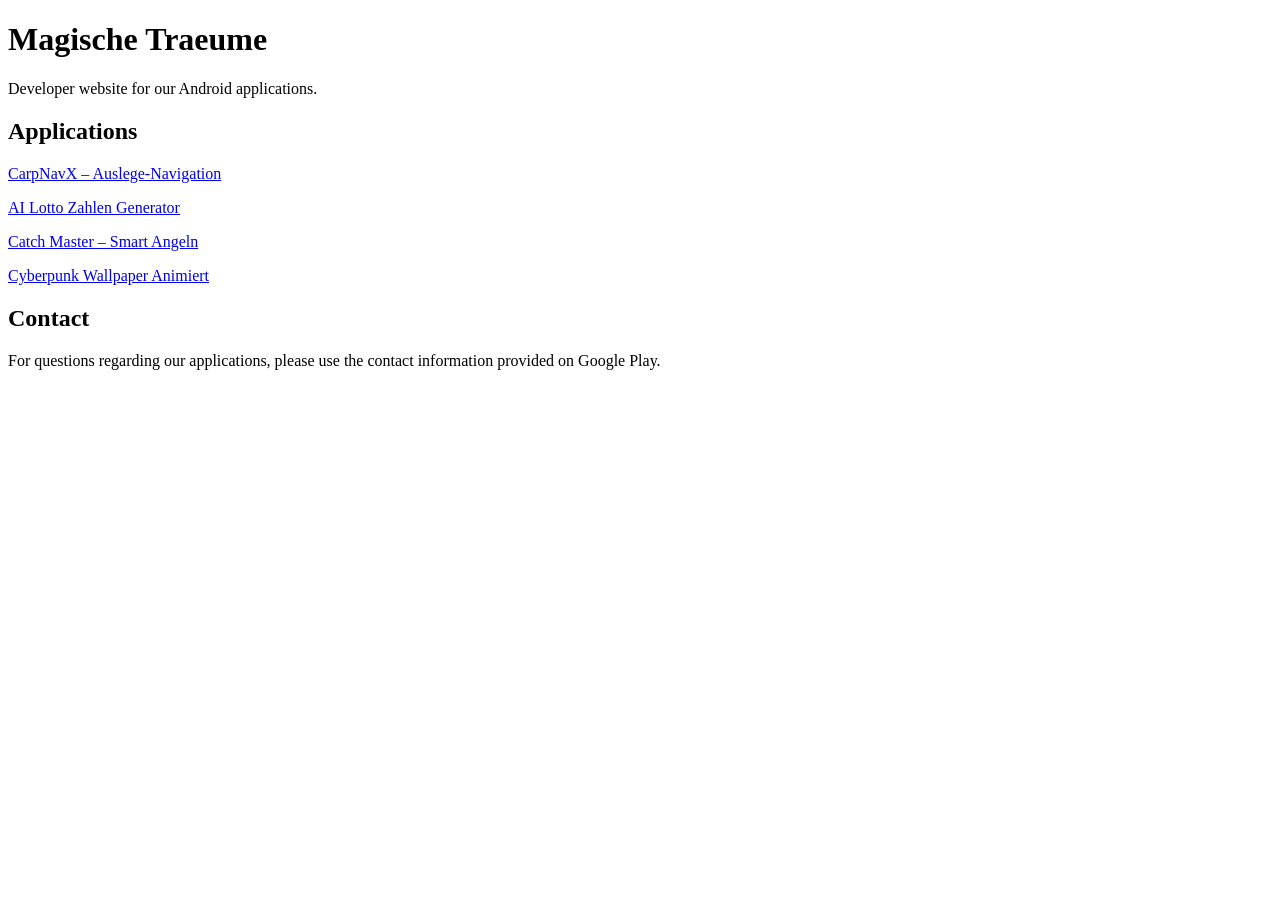
==== index.html @ d779c430 "Create index.html" ====
<!DOCTYPE html>
<html lang="en">
<head>
    <meta charset="UTF-8">
    <meta name="viewport" content="width=device-width, initial-scale=1.0">
    <title>Magische Traeume - Developer Website</title>
</head>
<body>
    <h1>Magische Traeume</h1>

    <p>Developer website for our Android applications.</p>

   
  
  
<h2>Applications</h2>

<p>
    <a href="https://play.google.com/store/apps/details?id=com.imre.carpnavx">
        CarpNavX – Auslege-Navigation
    </a>
</p>

<p>
    <a href="https://play.google.com/store/apps/details?id=com.imre.lottorandomgenerator">
        AI Lotto Zahlen Generator
    </a>
</p>

<p>
    <a href="https://play.google.com/store/apps/details?id=com.imre.catchmastertracker">
        Catch Master – Smart Angeln
    </a>
</p>

<p>
    <a href="https://play.google.com/store/apps/details?id=com.imre.cryptowallpapers">
        Cyberpunk Wallpaper Animiert
    </a>
</p>

    <h2>Contact</h2>

    <p>For questions regarding our applications, please use the contact information provided on Google Play.</p>
</body>
</html>
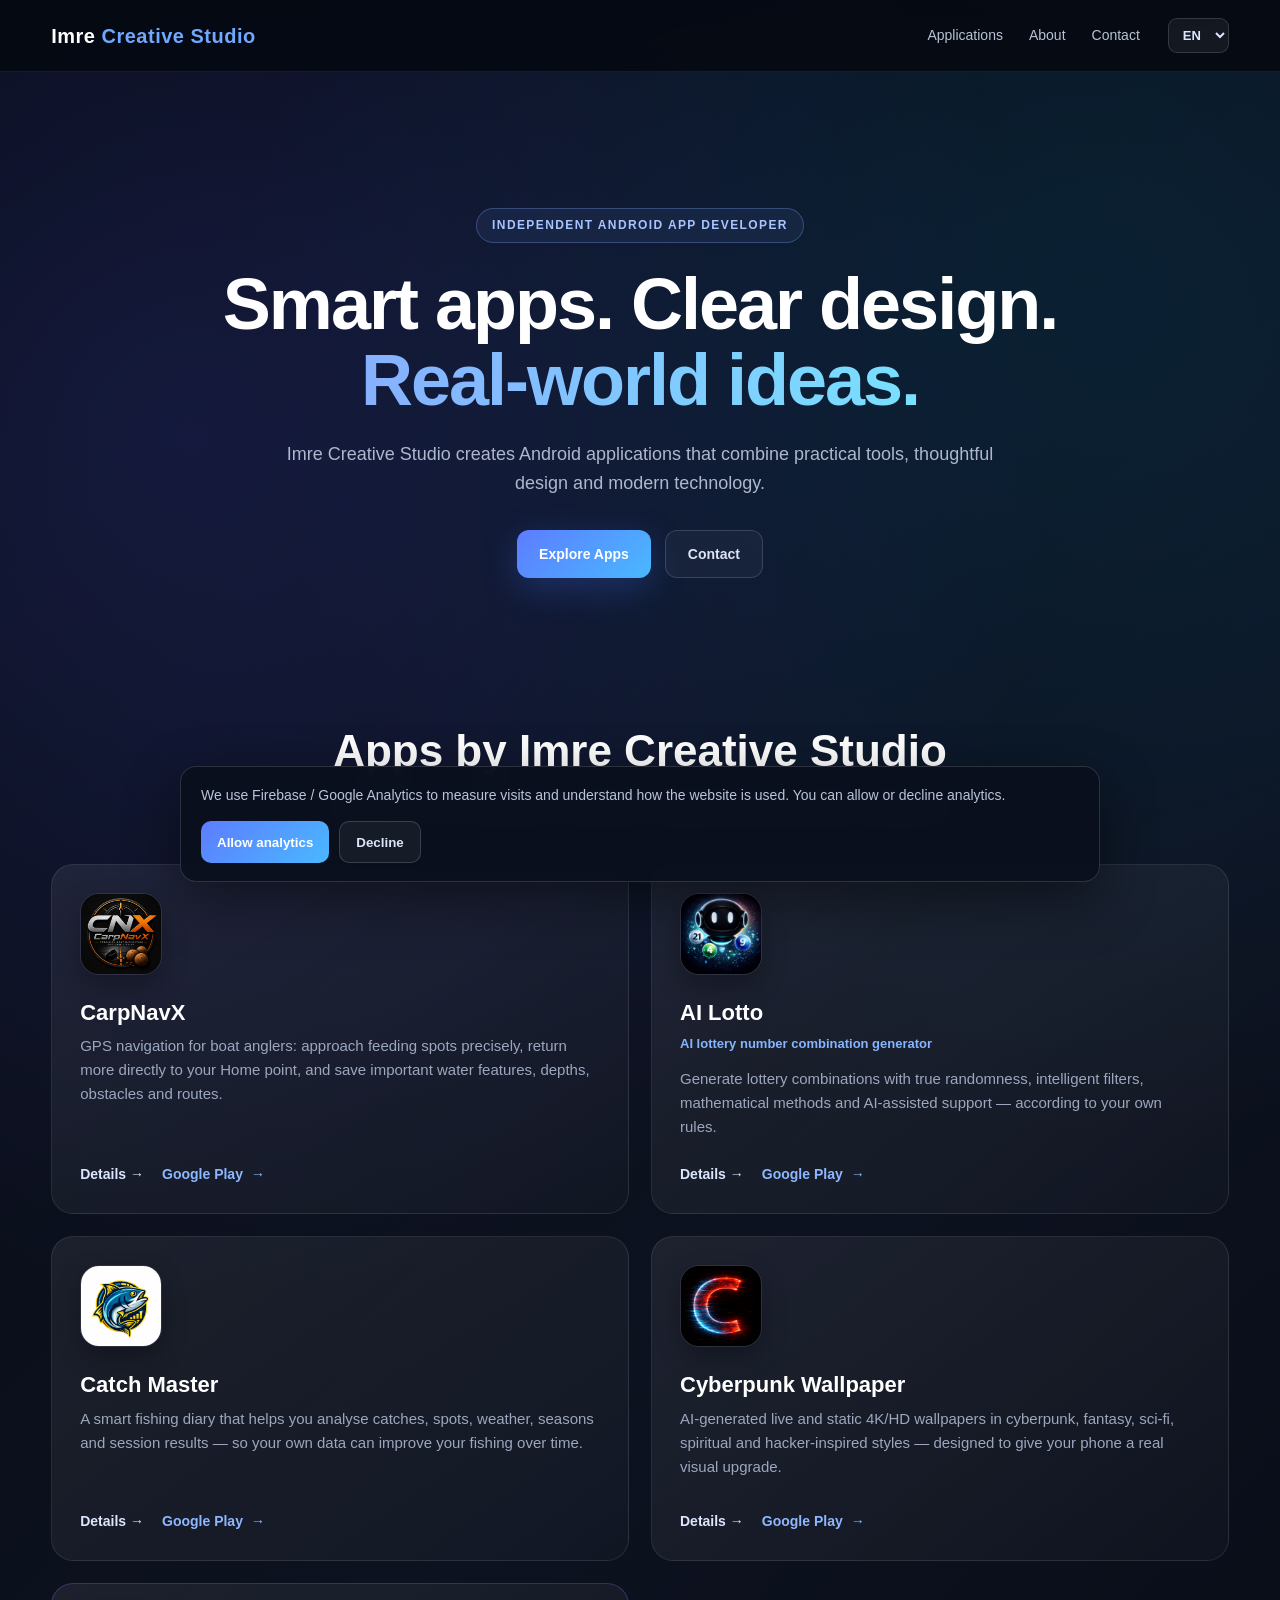
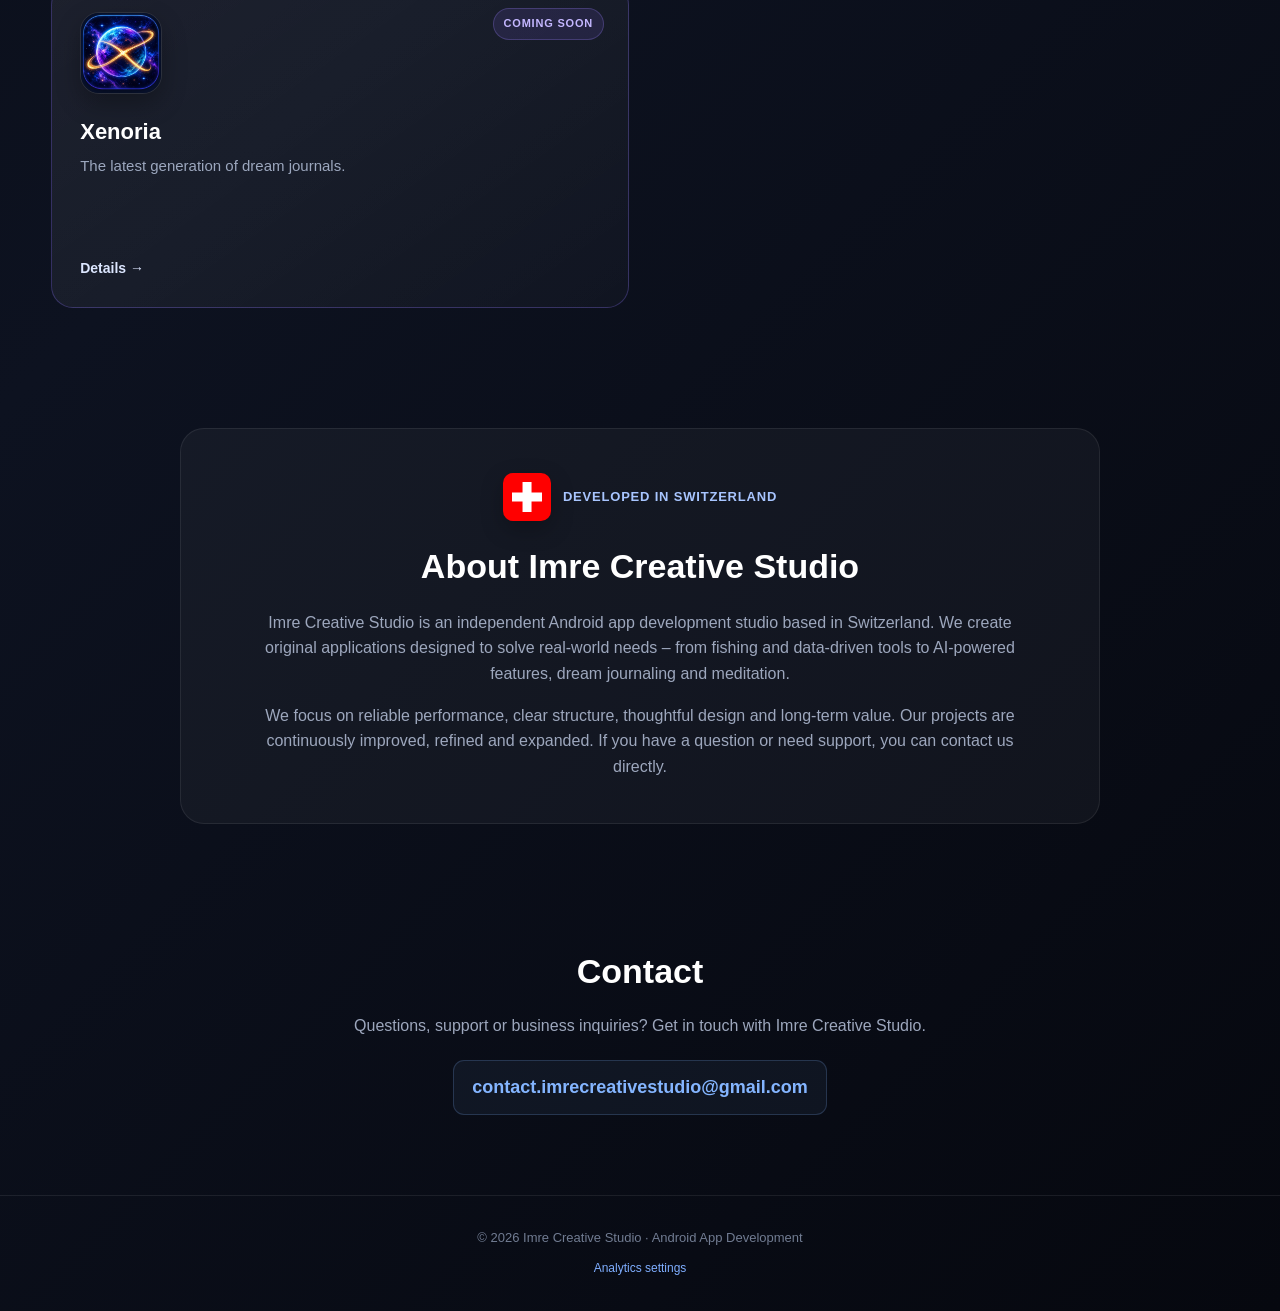
==== commit 28cdf12c: "Update Imre Creative Studio website" ====
--- a/index.html
+++ b/index.html
@@ -1,46 +1,227 @@
 <!DOCTYPE html>
 <html lang="en">
 <head>
-    <meta charset="UTF-8">
-    <meta name="viewport" content="width=device-width, initial-scale=1.0">
-    <title>Magische Traeume - Developer Website</title>
+  <meta charset="UTF-8">
+  <meta name="viewport" content="width=device-width, initial-scale=1.0">
+  <title>Imre Creative Studio | Android App Development</title>
+  <meta name="description" content="Imre Creative Studio creates original Android applications combining useful tools, thoughtful design and modern technology.">
+  <link rel="stylesheet" href="assets/site.css">
 </head>
 <body>
-    <h1>Magische Traeume</h1>
-
-    <p>Developer website for our Android applications.</p>
-
-   
-  
-  
-<h2>Applications</h2>
-
-<p>
-    <a href="https://play.google.com/store/apps/details?id=com.imre.carpnavx">
-        CarpNavX – Auslege-Navigation
-    </a>
-</p>
-
-<p>
-    <a href="https://play.google.com/store/apps/details?id=com.imre.lottorandomgenerator">
-        AI Lotto Zahlen Generator
-    </a>
-</p>
-
-<p>
-    <a href="https://play.google.com/store/apps/details?id=com.imre.catchmastertracker">
-        Catch Master – Smart Angeln
-    </a>
-</p>
-
-<p>
-    <a href="https://play.google.com/store/apps/details?id=com.imre.cryptowallpapers">
-        Cyberpunk Wallpaper Animiert
-    </a>
-</p>
-
-    <h2>Contact</h2>
-
-    <p>For questions regarding our applications, please use the contact information provided on Google Play.</p>
+<header>
+  <div class="container">
+    <nav>
+      <a class="brand" href="index.html">Imre <span class="blue">Creative Studio</span></a>
+      <div class="nav-right">
+        <div class="nav-links">
+          <a href="#apps" data-i18n="navApps">Applications</a>
+          <a href="#about" data-i18n="navAbout">About</a>
+          <a href="#contact" data-i18n="navContact">Contact</a>
+        </div>
+        <select id="languageSelect" class="language-select" aria-label="Language">
+          <option value="en">EN</option><option value="hu">HU</option><option value="de">DE</option><option value="fr">FR</option>
+        </select>
+      </div>
+    </nav>
+  </div>
+</header>
+
+<main>
+  <section class="hero">
+    <div class="container">
+      <div class="hero-content">
+        <div class="eyebrow" data-i18n="eyebrow">Independent Android App Developer</div>
+        <h1><span data-i18n="heroTitle1">Smart apps. Clear design.</span><br><span class="accent" data-i18n="heroTitle2">Real-world ideas.</span></h1>
+        <p class="hero-description" data-i18n="heroDescription">Imre Creative Studio creates Android applications that combine practical tools, thoughtful design and modern technology.</p>
+        <div class="hero-buttons">
+          <a class="button button-primary" href="#apps" data-i18n="exploreApps">Explore Apps</a>
+          <a class="button button-secondary" href="#contact" data-i18n="contactButton">Contact</a>
+        </div>
+      </div>
+    </div>
+  </section>
+
+  <section id="apps">
+    <div class="container">
+      <div class="section-heading">
+        <h2 data-i18n="appsTitle">Apps by Imre Creative Studio</h2>
+        <p data-i18n="appsIntro">Explore our Android applications available on Google Play and see what's coming next.</p>
+      </div>
+
+      <div class="apps-grid">
+        <article class="app-card" data-page="apps/carpnavx.html" tabindex="0" role="link" aria-label="CarpNavX details">
+          <img class="app-logo" src="images/carpnavx.png" alt="CarpNavX">
+          <h3>CarpNavX</h3>
+          <p data-i18n="carpDescription">GPS navigation for boat anglers: approach feeding spots precisely, return more directly to your Home point, and save important water features, depths, obstacles and routes.</p>
+          <div class="card-actions">
+            <span class="details-link" data-i18n="details">Details →</span>
+            <a class="app-link" href="https://play.google.com/store/apps/details?id=com.imre.carpnavx" target="_blank" rel="noopener noreferrer"><span data-i18n="googlePlay">Google Play</span> →</a>
+          </div>
+        </article>
+
+        <article class="app-card" data-page="apps/ai-lotto.html" tabindex="0" role="link" aria-label="AI Lotto details">
+          <img class="app-logo" src="images/ai-lotto.png" alt="AI Lotto">
+          <h3>AI Lotto</h3>
+          <p class="app-subtitle" data-i18n="lottoSubtitle">AI lottery number combination generator</p>
+          <p data-i18n="lottoDescription">Generate lottery combinations with true randomness, intelligent filters, mathematical methods and AI-assisted support — according to your own rules.</p>
+          <div class="card-actions">
+            <span class="details-link" data-i18n="details">Details →</span>
+            <a class="app-link" href="https://play.google.com/store/apps/details?id=com.imre.lottorandomgenerator" target="_blank" rel="noopener noreferrer"><span data-i18n="googlePlay">Google Play</span> →</a>
+          </div>
+        </article>
+
+        <article class="app-card" data-page="apps/catch-master.html" tabindex="0" role="link" aria-label="Catch Master details">
+          <img class="app-logo" src="images/catch-master.png" alt="Catch Master">
+          <h3>Catch Master</h3>
+          <p data-i18n="catchDescription">A smart fishing diary that helps you analyse catches, spots, weather, seasons and session results — so your own data can improve your fishing over time.</p>
+          <div class="card-actions">
+            <span class="details-link" data-i18n="details">Details →</span>
+            <a class="app-link" href="https://play.google.com/store/apps/details?id=com.imre.catchmastertracker" target="_blank" rel="noopener noreferrer"><span data-i18n="googlePlay">Google Play</span> →</a>
+          </div>
+        </article>
+
+        <article class="app-card" data-page="apps/cyberpunk-wallpaper.html" tabindex="0" role="link" aria-label="Cyberpunk Wallpaper details">
+          <img class="app-logo" src="images/cyberpunk-wallpaper.png" alt="Cyberpunk Wallpaper">
+          <h3>Cyberpunk Wallpaper</h3>
+          <p data-i18n="wallpaperDescription">AI-generated live and static 4K/HD wallpapers in cyberpunk, fantasy, sci-fi, spiritual and hacker-inspired styles — designed to give your phone a real visual upgrade.</p>
+          <div class="card-actions">
+            <span class="details-link" data-i18n="details">Details →</span>
+            <a class="app-link" href="https://play.google.com/store/apps/details?id=com.imre.cryptowallpapers" target="_blank" rel="noopener noreferrer"><span data-i18n="googlePlay">Google Play</span> →</a>
+          </div>
+        </article>
+
+        <article class="app-card coming-soon" data-page="apps/xenoria.html" tabindex="0" role="link" aria-label="Xenoria details">
+          <div class="badge" data-i18n="comingSoon">Coming Soon</div>
+          <img class="app-logo" src="images/xenoria.png" alt="Xenoria">
+          <h3>Xenoria</h3>
+          <p data-i18n="xenoriaDescription">The latest generation of dream journals.</p>
+          <div class="card-actions">
+            <span class="details-link" data-i18n="details">Details →</span>
+          </div>
+        </article>
+      </div>
+    </div>
+  </section>
+
+  <section id="about">
+    <div class="container">
+      <div class="about-box">
+
+        <div style="display:flex;align-items:center;justify-content:center;gap:12px;margin-bottom:18px;">
+          <img
+            src="images/svajc.png"
+            alt="Switzerland"
+            style="width:48px;height:48px;object-fit:cover;border-radius:10px;box-shadow:0 8px 22px rgba(0,0,0,.25);">
+          <span
+            data-i18n="swissBadge"
+            style="color:#a8c5ff;font-size:13px;font-weight:700;letter-spacing:.8px;text-transform:uppercase;">
+            Developed in Switzerland
+          </span>
+        </div>
+
+        <h2 data-i18n="aboutTitle">
+          About Imre Creative Studio
+        </h2>
+
+        <p data-i18n="aboutDescription">
+          Imre Creative Studio is an independent Android app development studio based in Switzerland. We create original applications designed to solve real-world needs – from fishing and data-driven tools to AI-powered features, dream journaling and meditation.
+        </p>
+
+        <p
+          data-i18n="aboutDescription2"
+          style="margin-top:16px;">
+          We focus on reliable performance, clear structure, thoughtful design and long-term value. Our projects are continuously improved, refined and expanded. If you have a question or need support, you can contact us directly.
+        </p>
+
+      </div>
+    </div>
+  </section>
+
+  <section id="contact">
+    <div class="container">
+      <div class="contact-box">
+        <h2 data-i18n="contactTitle">Contact</h2>
+        <p data-i18n="contactDescription">Questions, support or business inquiries? Get in touch with Imre Creative Studio.</p>
+        <a class="email-link" href="mailto:contact.imrecreativestudio@gmail.com">contact.imrecreativestudio@gmail.com</a>
+      </div>
+    </div>
+  </section>
+</main>
+
+<footer><div class="container">© 2026 Imre Creative Studio · <span data-i18n="footerText">Android App Development</span></div></footer>
+
+<script>
+window.translations = {
+  en:{
+    navApps:"Applications",navAbout:"About",navContact:"Contact",eyebrow:"Independent Android App Developer",
+    heroTitle1:"Smart apps. Clear design.",heroTitle2:"Real-world ideas.",
+    heroDescription:"Imre Creative Studio creates Android applications that combine practical tools, thoughtful design and modern technology.",
+    exploreApps:"Explore Apps",contactButton:"Contact",appsTitle:"Apps by Imre Creative Studio",
+    appsIntro:"Explore our Android applications available on Google Play and see what's coming next.",
+    details:"Details →",googlePlay:"Google Play",lottoSubtitle:"AI lottery number combination generator",
+    carpDescription:"GPS navigation for boat anglers: approach feeding spots precisely, return more directly to your Home point, and save important water features, depths, obstacles and routes.",lottoDescription:"Generate lottery combinations with true randomness, intelligent filters, mathematical methods and AI-assisted support — according to your own rules.",
+    catchDescription:"A smart fishing diary that helps you analyse catches, spots, weather, seasons and session results — so your own data can improve your fishing over time.",wallpaperDescription:"AI-generated live and static 4K/HD wallpapers in cyberpunk, fantasy, sci-fi, spiritual and hacker-inspired styles — designed to give your phone a real visual upgrade.",
+    xenoriaDescription:"The latest generation of dream journals.",comingSoon:"Coming Soon",
+    swissBadge:"Developed in Switzerland",
+    aboutTitle:"About Imre Creative Studio",
+    aboutDescription:"Imre Creative Studio is an independent Android app development studio based in Switzerland. We create original applications designed to solve real-world needs – from fishing and data-driven tools to AI-powered features, dream journaling and meditation.",
+    aboutDescription2:"We focus on reliable performance, clear structure, thoughtful design and long-term value. Our projects are continuously improved, refined and expanded. If you have a question or need support, you can contact us directly.",
+    contactTitle:"Contact",contactDescription:"Questions, support or business inquiries? Get in touch with Imre Creative Studio.",
+    footerText:"Android App Development"
+  },
+  hu:{
+    navApps:"Alkalmazások",navAbout:"Rólunk",navContact:"Kapcsolat",eyebrow:"Független Android alkalmazásfejlesztő",
+    heroTitle1:"Okos alkalmazások. Letisztult dizájn.",heroTitle2:"Valódi ötletek.",
+    heroDescription:"Az Imre Creative Studio olyan Android alkalmazásokat készít, amelyek praktikus megoldásokat, átgondolt dizájnt és modern technológiát ötvöznek.",
+    exploreApps:"Alkalmazások",contactButton:"Kapcsolat",appsTitle:"Az Imre Creative Studio alkalmazásai",
+    appsIntro:"Fedezd fel a Google Playen elérhető Android alkalmazásainkat, és nézd meg, milyen új projektek készülnek.",
+    details:"Részletek →",googlePlay:"Google Play",lottoSubtitle:"AI lottószám-kombináció generátor",
+    carpDescription:"GPS-navigáció csónakos horgászoknak: pontosan közelítsd meg az etetési pontot, térj vissza egyenesebben a Home ponthoz, és mentsd el a víz fontos pontjait, mélységeit, akadályait és útvonalait.",lottoDescription:"Készíts lottószám-kombinációkat valódi véletlenszerűséggel, intelligens szűrőkkel, matematikai módszerekkel és AI-alapú támogatással — a saját szabályaid szerint.",
+    catchDescription:"Egy okos horgásznapló, amely segít elemezni a fogásokat, helyeket, időjárást, évszakokat és horgászataid eredményeit — hogy a saját adataid hosszú távon javítsák a horgászatodat.",wallpaperDescription:"AI által készített élő és statikus 4K/HD háttérképek cyberpunk, fantasy, sci-fi, spirituális és hacker stílusban — hogy a telefonod valódi vizuális frissítést kapjon.",
+    xenoriaDescription:"Az álomnaplók legújabb generációja.",comingSoon:"Hamarosan",
+    swissBadge:"Svájcban fejlesztve",
+    aboutTitle:"Az Imre Creative Studio-ról",
+    aboutDescription:"Az Imre Creative Studio egy Svájcban működő, független Android alkalmazásfejlesztő stúdió. Olyan saját alkalmazásokat készítünk, amelyek valódi problémákra adnak praktikus megoldásokat – a horgászattól és adatfeldolgozástól az AI-alapú eszközökön át az álomnaplózásig és meditációig.",
+    aboutDescription2:"A fejlesztés során számunkra fontos a megbízható működés, az átlátható felépítés, a letisztult használat és az, hogy az alkalmazások hosszú távon is valódi értéket adjanak. A projekteket folyamatosan fejlesztjük, javítjuk és bővítjük. Kérdés vagy támogatási igény esetén közvetlenül elérhetőek vagyunk.",
+    contactTitle:"Kapcsolat",contactDescription:"Kérdésed van, támogatásra van szükséged vagy üzleti ügyben keresel minket? Lépj kapcsolatba az Imre Creative Studio-val.",
+    footerText:"Android alkalmazásfejlesztés"
+  },
+  de:{
+    navApps:"Apps",navAbout:"Über uns",navContact:"Kontakt",eyebrow:"Unabhängiger Android-App-Entwickler",
+    heroTitle1:"Smarte Apps. Klares Design.",heroTitle2:"Ideen für den Alltag.",
+    heroDescription:"Imre Creative Studio entwickelt Android-Apps, die praktische Werkzeuge, durchdachtes Design und moderne Technologie miteinander verbinden.",
+    exploreApps:"Apps entdecken",contactButton:"Kontakt",appsTitle:"Apps von Imre Creative Studio",
+    appsIntro:"Entdecke unsere Android-Apps bei Google Play und erfahre, welche neuen Projekte gerade entstehen.",
+    details:"Details →",googlePlay:"Google Play",lottoSubtitle:"KI-Lotto-Zahlenkombinationsgenerator",
+    carpDescription:"GPS-Navigation für Bootsangler: Futterplätze präzise anfahren, geradliniger zum Home-Punkt zurückkehren und Gewässerpunkte, Tiefen, Hindernisse und Routen speichern.",lottoDescription:"Erstelle Lottozahlen mit echter Zufälligkeit, intelligenten Filtern, mathematischen Kombinationen und KI-gestützter Unterstützung – flexibel nach deinen eigenen Regeln.",
+    catchDescription:"Ein smartes Angeltagebuch, das Fänge, Spots, Wetter, Jahreszeiten und Session-Ergebnisse analysiert – damit deine eigenen Daten deine Ergebnisse langfristig verbessern.",wallpaperDescription:"KI-generierte Live- und statische 4K/HD-Hintergrundbilder in Cyberpunk-, Fantasy-, Sci-Fi-, spirituellem und Hacker-Stil – für ein echtes visuelles Upgrade deines Handys.",
+    xenoriaDescription:"Die neueste Generation von Traumtagebüchern.",comingSoon:"Demnächst",
+    swissBadge:"Entwickelt in der Schweiz",
+    aboutTitle:"Über Imre Creative Studio",
+    aboutDescription:"Imre Creative Studio ist ein unabhängiges Android-App-Entwicklungsstudio mit Sitz in der Schweiz. Wir entwickeln eigene Anwendungen, die praktische Lösungen für reale Anforderungen bieten – von Angeln und datenbasierten Werkzeugen über KI-gestützte Funktionen bis hin zu Traumtagebuch und Meditation.",
+    aboutDescription2:"Bei der Entwicklung legen wir Wert auf zuverlässige Funktion, klare Strukturen, einfache Bedienung und langfristigen Nutzen. Unsere Projekte werden kontinuierlich weiterentwickelt, verbessert und erweitert. Bei Fragen oder Support-Anliegen kannst du uns direkt kontaktieren.",
+    contactTitle:"Kontakt",contactDescription:"Fragen, Support oder geschäftliche Anfragen? Kontaktiere Imre Creative Studio.",
+    footerText:"Android-App-Entwicklung"
+  },
+  fr:{
+    navApps:"Applications",navAbout:"À propos",navContact:"Contact",eyebrow:"Développeur indépendant d'applications Android",
+    heroTitle1:"Applications intelligentes. Design épuré.",heroTitle2:"Idées concrètes.",
+    heroDescription:"Imre Creative Studio crée des applications Android qui associent des outils pratiques, un design réfléchi et des technologies modernes.",
+    exploreApps:"Découvrir les applications",contactButton:"Contact",appsTitle:"Les applications d'Imre Creative Studio",
+    appsIntro:"Découvrez nos applications Android disponibles sur Google Play ainsi que nos prochains projets.",
+    details:"Détails →",googlePlay:"Google Play",lottoSubtitle:"Générateur IA de combinaisons de numéros de loterie",
+    carpDescription:"Navigation GPS pour la pêche en bateau : rejoignez précisément vos postes d’amorçage, revenez plus directement au point Home et enregistrez les points, profondeurs, obstacles et itinéraires du plan d’eau.",lottoDescription:"Créez des combinaisons de loterie avec un véritable hasard, des filtres intelligents, des méthodes mathématiques et une assistance IA — selon vos propres règles.",
+    catchDescription:"Un journal de pêche intelligent qui analyse vos captures, vos postes, la météo, les saisons et les résultats de vos sessions — afin que vos propres données améliorent durablement votre pêche.",wallpaperDescription:"Des fonds d’écran 4K/HD animés et statiques générés par IA, dans des styles cyberpunk, fantasy, science-fiction, spirituels et hacker — pour offrir à votre téléphone un véritable upgrade visuel.",
+    xenoriaDescription:"La nouvelle génération de journaux de rêves.",comingSoon:"Bientôt",
+    swissBadge:"Développé en Suisse",
+    aboutTitle:"À propos d'Imre Creative Studio",
+    aboutDescription:"Imre Creative Studio est un studio indépendant de développement d'applications Android basé en Suisse. Nous créons des applications originales conçues pour répondre à des besoins concrets – de la pêche et des outils basés sur les données aux fonctions assistées par IA, au journal de rêves et à la méditation.",
+    aboutDescription2:"Nous accordons une grande importance à la fiabilité, à une structure claire, à une utilisation intuitive et à une valeur durable. Nos projets sont continuellement améliorés, optimisés et enrichis. Pour toute question ou demande d’assistance, vous pouvez nous contacter directement.",
+    contactTitle:"Contact",contactDescription:"Une question, besoin d'assistance ou une demande professionnelle ? Contactez Imre Creative Studio.",
+    footerText:"Développement d'applications Android"
+  }
+};
+</script>
+<script src="assets/site.js"></script>
 </body>
 </html>
--- a/assets/site.css
+++ b/assets/site.css
@@ -0,0 +1,171 @@
+*{box-sizing:border-box;margin:0;padding:0}
+html{scroll-behavior:smooth}
+body{
+  font-family:Arial,Helvetica,sans-serif;
+  background:
+    radial-gradient(circle at 15% 15%,rgba(80,92,255,.17),transparent 32%),
+    radial-gradient(circle at 85% 10%,rgba(0,185,255,.10),transparent 30%),
+    linear-gradient(135deg,#070a12,#0d1220 48%,#06080f);
+  color:#fff;min-height:100vh;line-height:1.6
+}
+a{text-decoration:none;color:inherit}
+.container{width:min(1180px,92%);margin:0 auto}
+header{padding:18px 0;border-bottom:1px solid rgba(255,255,255,.08);background:rgba(5,8,16,.88);backdrop-filter:blur(12px);position:sticky;top:0;z-index:100}
+nav{display:flex;justify-content:space-between;align-items:center;gap:24px}
+.brand{font-size:20px;font-weight:800;letter-spacing:.5px;white-space:nowrap}
+.brand .blue{color:#70a8ff}
+.nav-right{display:flex;align-items:center;gap:28px}
+.nav-links{display:flex;align-items:center;gap:26px;color:#b9c2d7;font-size:14px}
+.nav-links a{transition:.2s ease}
+.nav-links a:hover{color:#fff}
+.language-select{background:rgba(255,255,255,.06);color:#dce6ff;border:1px solid rgba(255,255,255,.14);border-radius:9px;padding:8px 10px;font-size:13px;font-weight:700;cursor:pointer;outline:none}
+.language-select option{background:#111624;color:#fff}
+.hero{text-align:center}
+.hero-content{max-width:850px;margin:0 auto;padding:76px 0 42px}
+.eyebrow{display:inline-block;padding:7px 15px;border-radius:999px;border:1px solid rgba(122,167,255,.30);background:rgba(122,167,255,.08);color:#a8c5ff;font-size:12px;font-weight:700;letter-spacing:1.4px;text-transform:uppercase;margin-bottom:24px}
+h1{font-size:clamp(42px,6vw,72px);line-height:1.05;letter-spacing:-2px;margin-bottom:22px}
+h1 .accent{background:linear-gradient(90deg,#87b0ff,#79e0ff);-webkit-background-clip:text;-webkit-text-fill-color:transparent;background-clip:text}
+.hero-description{color:#aeb7cc;max-width:720px;margin:0 auto;font-size:18px}
+.hero-buttons{margin-top:32px;display:flex;justify-content:center;gap:14px;flex-wrap:wrap}
+.button{display:inline-flex;align-items:center;justify-content:center;min-height:48px;padding:0 22px;border-radius:12px;font-weight:700;font-size:14px;transition:.2s ease;border:0;cursor:pointer}
+.button-primary{background:linear-gradient(135deg,#5d7cff,#49b9ff);color:#fff;box-shadow:0 10px 35px rgba(64,118,255,.25)}
+.button-primary:hover{transform:translateY(-2px)}
+.button-secondary{border:1px solid rgba(255,255,255,.14);background:rgba(255,255,255,.04);color:#dce4f5}
+.button-secondary:hover{background:rgba(255,255,255,.08)}
+section{padding:60px 0}
+#apps{padding-top:36px}
+.section-heading{text-align:center;margin-bottom:42px}
+.section-heading h2{font-size:clamp(30px,4vw,44px);margin-bottom:10px}
+.section-heading p{color:#939db4;max-width:650px;margin:0 auto}
+.apps-grid{display:grid;grid-template-columns:repeat(2,minmax(0,1fr));gap:22px}
+.app-card{background:linear-gradient(145deg,rgba(255,255,255,.07),rgba(255,255,255,.025));border:1px solid rgba(255,255,255,.09);border-radius:22px;padding:28px;display:flex;flex-direction:column;min-height:325px;transition:.25s ease;position:relative;overflow:hidden;cursor:pointer}
+.app-card:hover{transform:translateY(-5px);border-color:rgba(112,160,255,.38);box-shadow:0 18px 50px rgba(0,0,0,.24)}
+.app-card:focus{outline:2px solid #70a8ff;outline-offset:3px}
+.app-logo{width:82px;height:82px;object-fit:cover;border-radius:19px;margin-bottom:20px;box-shadow:0 10px 25px rgba(0,0,0,.28);border:1px solid rgba(255,255,255,.08)}
+.app-card h3{font-size:22px;margin-bottom:4px}
+.app-subtitle{color:#86b5ff!important;font-size:13px!important;font-weight:700;margin-bottom:12px!important}
+.app-card p{color:#9ca7be;font-size:15px;margin-bottom:24px}
+.card-actions{margin-top:auto;display:flex;align-items:center;gap:18px;flex-wrap:wrap}
+.app-link,.details-link{display:inline-flex;align-items:center;gap:8px;font-weight:700;font-size:14px}
+.details-link{color:#dce6ff}
+.details-link:hover{color:#fff}
+.app-link{color:#8db8ff}
+.app-link:hover{color:#fff}
+.coming-soon{border-color:rgba(138,112,255,.28)}
+.badge{position:absolute;top:24px;right:24px;padding:6px 10px;background:rgba(136,105,255,.12);border:1px solid rgba(153,128,255,.26);color:#c4b7ff;border-radius:999px;font-size:11px;font-weight:700;text-transform:uppercase;letter-spacing:.8px}
+.about-box{padding:44px;background:rgba(255,255,255,.04);border:1px solid rgba(255,255,255,.08);border-radius:24px;max-width:920px;margin:0 auto;text-align:center}
+.about-box h2{font-size:34px;margin-bottom:16px}
+.about-box p{color:#9da7bd;max-width:760px;margin:0 auto}
+.contact-box{text-align:center;max-width:800px;margin:0 auto}
+.contact-box h2{font-size:34px;margin-bottom:14px}
+.contact-box p{color:#9da7bd;margin-bottom:22px}
+.email-link{display:inline-block;color:#84b5ff;font-size:18px;font-weight:700;padding:12px 18px;border-radius:11px;border:1px solid rgba(132,181,255,.20);background:rgba(132,181,255,.06);transition:.2s ease}
+.email-link:hover{color:#fff;border-color:rgba(132,181,255,.45)}
+footer{margin-top:20px;padding:32px 0;border-top:1px solid rgba(255,255,255,.08);color:#717c92;font-size:13px;text-align:center}
+
+/* DETAIL PAGES */
+.detail-hero{padding:54px 0 32px}
+.detail-top{display:grid;grid-template-columns:auto 1fr;gap:28px;align-items:center}
+.detail-logo{width:124px;height:124px;object-fit:cover;border-radius:28px;box-shadow:0 18px 45px rgba(0,0,0,.3);border:1px solid rgba(255,255,255,.09)}
+.detail-title{font-size:clamp(34px,5vw,58px);line-height:1.05;letter-spacing:-1.5px;margin-bottom:8px}
+.detail-subtitle{color:#89b7ff;font-weight:700;font-size:16px;margin-bottom:12px}
+.detail-short{color:#aeb7cc;font-size:18px;max-width:760px}
+.detail-actions{display:flex;gap:12px;flex-wrap:wrap;margin-top:24px}
+.detail-content{display:grid;grid-template-columns:1.3fr .7fr;gap:24px;padding:24px 0 70px}
+.detail-panel{background:rgba(255,255,255,.045);border:1px solid rgba(255,255,255,.08);border-radius:22px;padding:30px}
+.detail-panel h2{font-size:26px;margin-bottom:12px}
+.detail-panel h3{font-size:19px;margin:24px 0 10px}
+.detail-panel p{color:#a3aec4}
+.feature-list{display:grid;gap:12px;margin-top:12px}
+.feature-item{padding:14px 16px;border-radius:14px;background:rgba(255,255,255,.035);border:1px solid rgba(255,255,255,.06);color:#b8c1d5}
+.back-link{display:inline-flex;align-items:center;gap:8px;color:#8db8ff;font-weight:700;font-size:14px;margin-bottom:22px}
+.status-box{padding:14px 16px;border-radius:14px;background:rgba(136,105,255,.10);border:1px solid rgba(153,128,255,.22);color:#d1c8ff;font-weight:700}
+
+@media(max-width:820px){
+  .nav-links{display:none}.nav-right{gap:10px}.brand{font-size:17px}
+  .hero-content{padding:56px 0 30px}.apps-grid{grid-template-columns:1fr}
+  .app-card{min-height:300px}.about-box{padding:30px 22px}h1{letter-spacing:-1px}
+  section{padding:50px 0}#apps{padding-top:28px}
+  .detail-top{grid-template-columns:1fr;text-align:center}.detail-logo{margin:0 auto}
+  .detail-short{margin:0 auto}.detail-actions{justify-content:center}
+  .detail-content{grid-template-columns:1fr}
+}
+@media(max-width:500px){
+  .brand{font-size:15px}.language-select{padding:7px}.hero-description{font-size:16px}
+  .app-logo{width:74px;height:74px}.email-link{font-size:14px}
+  .detail-logo{width:104px;height:104px}.detail-panel{padding:22px}
+}
+
+
+/* RICH APP DESCRIPTION */
+.detail-content-single{
+  padding:24px 0 70px;
+}
+.detail-panel-wide{
+  max-width:980px;
+  margin:0 auto;
+  background:rgba(255,255,255,.045);
+  border:1px solid rgba(255,255,255,.08);
+  border-radius:22px;
+  padding:34px;
+}
+.rich-description{
+  color:#aeb7cc;
+  font-size:16px;
+}
+.rich-description > p{
+  margin:0 0 18px;
+}
+.rich-description .info-section{
+  margin-top:28px;
+  padding-top:24px;
+  border-top:1px solid rgba(255,255,255,.08);
+}
+.rich-description .info-section:first-child{
+  margin-top:0;
+  padding-top:0;
+  border-top:0;
+}
+.rich-description h2{
+  color:#fff;
+  font-size:25px;
+  margin:0 0 14px;
+}
+.rich-description h3{
+  color:#fff;
+  font-size:20px;
+  margin:0 0 12px;
+}
+.rich-description .section-title{
+  display:flex;
+  align-items:center;
+  gap:10px;
+}
+.rich-description .section-icon{
+  font-size:24px;
+  line-height:1;
+}
+.rich-description ul{
+  margin:12px 0 0 22px;
+  display:grid;
+  gap:9px;
+}
+.rich-description li{
+  color:#b7c0d3;
+}
+.rich-description .notice{
+  margin-top:28px;
+  padding:18px 20px;
+  border-radius:16px;
+  background:rgba(255,190,80,.07);
+  border:1px solid rgba(255,190,80,.18);
+}
+.rich-description .notice h3{
+  margin-bottom:8px;
+}
+.rich-description strong{
+  color:#edf3ff;
+}
+@media(max-width:820px){
+  .detail-panel-wide{padding:24px}
+}
